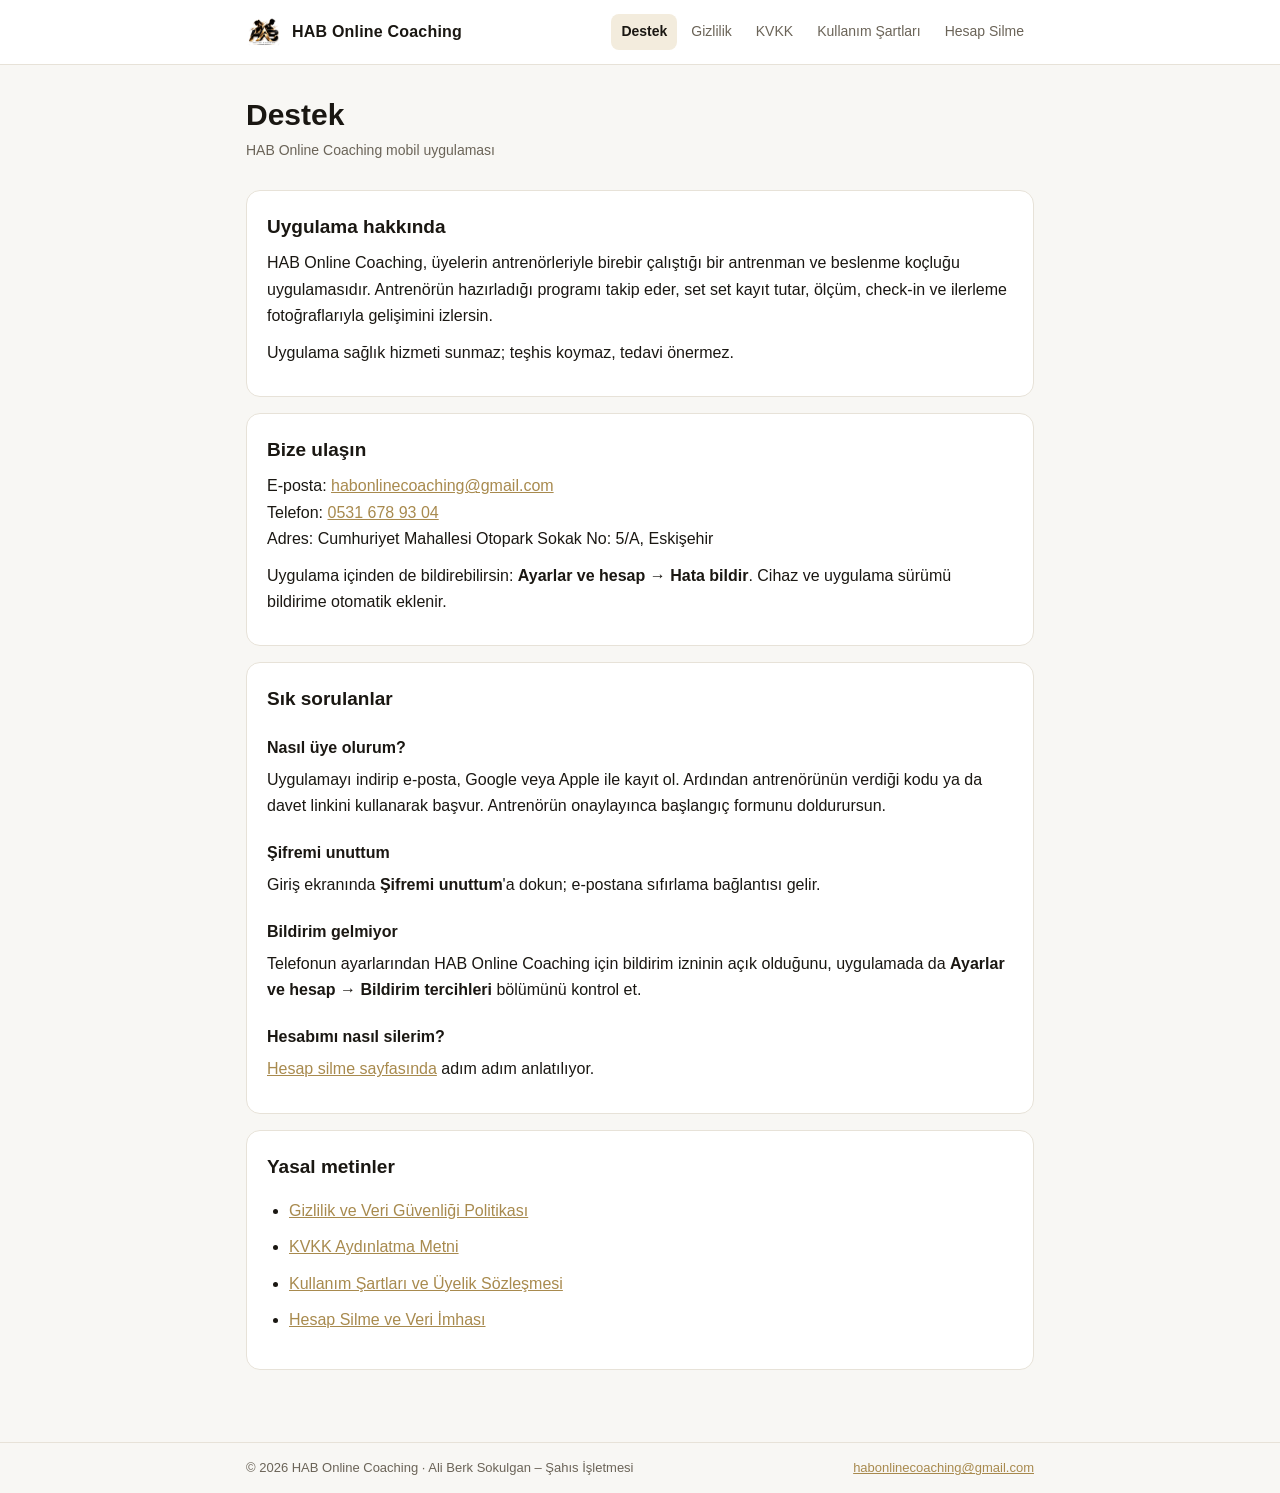
==== index.html @ c90d3c3e "HAB Online Coaching destek, gizlilik ve hesap silme sayfaları Co-Authored-By: Claude Opus 5.5 <norep" ====
<!doctype html>
<html lang="tr">
<head>
<meta charset="utf-8">
<meta name="viewport" content="width=device-width,initial-scale=1">
<title>Destek · HAB Online Coaching</title>
<meta name="description" content="HAB Online Coaching mobil uygulaması destek ve iletişim sayfası.">
<link rel="icon" href="favicon.png">
<link rel="stylesheet" href="style.css">
</head>
<body>
<header><div class="bar"><a class="brand" href="index.html"><img src="icon.png" alt="">HAB Online Coaching</a><nav><a href="index.html" aria-current="page">Destek</a><a href="gizlilik.html">Gizlilik</a><a href="kvkk.html">KVKK</a><a href="kullanim-sartlari.html">Kullanım Şartları</a><a href="hesap-silme.html">Hesap Silme</a></nav></div></header>
<main>
<h1>Destek</h1>
<p class="meta">HAB Online Coaching mobil uygulaması</p>
<div class="card">
<h2>Uygulama hakkında</h2>
<p>HAB Online Coaching, üyelerin antrenörleriyle birebir çalıştığı bir antrenman ve beslenme koçluğu uygulamasıdır. Antrenörün hazırladığı programı takip eder, set set kayıt tutar, ölçüm, check-in ve ilerleme fotoğraflarıyla gelişimini izlersin.</p>
<p>Uygulama sağlık hizmeti sunmaz; teşhis koymaz, tedavi önermez.</p>
</div>
<div class="card">
<h2>Bize ulaşın</h2>
<p>E-posta: <a href="mailto:habonlinecoaching@gmail.com">habonlinecoaching@gmail.com</a><br>Telefon: <a href="tel:+905316789304">0531 678 93 04</a><br>Adres: Cumhuriyet Mahallesi Otopark Sokak No: 5/A, Eskişehir</p>
<p>Uygulama içinden de bildirebilirsin: <strong>Ayarlar ve hesap → Hata bildir</strong>. Cihaz ve uygulama sürümü bildirime otomatik eklenir.</p>
</div>
<div class="card">
<h2>Sık sorulanlar</h2>
<h3>Nasıl üye olurum?</h3>
<p>Uygulamayı indirip e-posta, Google veya Apple ile kayıt ol. Ardından antrenörünün verdiği kodu ya da davet linkini kullanarak başvur. Antrenörün onaylayınca başlangıç formunu doldurursun.</p>
<h3>Şifremi unuttum</h3>
<p>Giriş ekranında <strong>Şifremi unuttum</strong>'a dokun; e-postana sıfırlama bağlantısı gelir.</p>
<h3>Bildirim gelmiyor</h3>
<p>Telefonun ayarlarından HAB Online Coaching için bildirim izninin açık olduğunu, uygulamada da <strong>Ayarlar ve hesap → Bildirim tercihleri</strong> bölümünü kontrol et.</p>
<h3>Hesabımı nasıl silerim?</h3>
<p><a href="hesap-silme.html">Hesap silme sayfasında</a> adım adım anlatılıyor.</p>
</div>
<div class="card">
<h2>Yasal metinler</h2>
<ul>
<li><a href="gizlilik.html">Gizlilik ve Veri Güvenliği Politikası</a></li>
<li><a href="kvkk.html">KVKK Aydınlatma Metni</a></li>
<li><a href="kullanim-sartlari.html">Kullanım Şartları ve Üyelik Sözleşmesi</a></li>
<li><a href="hesap-silme.html">Hesap Silme ve Veri İmhası</a></li>
</ul>
</div>

</main>
<footer><div class="bar"><span>© 2026 HAB Online Coaching · Ali Berk Sokulgan – Şahıs İşletmesi</span><a href="mailto:habonlinecoaching@gmail.com">habonlinecoaching@gmail.com</a></div></footer>
</body>
</html>
---- style.css ----
:root{--bg:#F8F7F4;--surface:#FFFFFF;--text:#1A1712;--muted:#6B6458;--border:#E7E2D8;--accent:#A88A4E;--accent-soft:#F3ECDD}
@media (prefers-color-scheme:dark){:root{--bg:#120E08;--surface:#1C1810;--text:#F2EEE6;--muted:#A89F8F;--border:#2E281D;--accent:#C9A96A;--accent-soft:#2A2316}}
*{box-sizing:border-box}
html{-webkit-text-size-adjust:100%}
body{margin:0;background:var(--bg);color:var(--text);font:16px/1.65 Inter,-apple-system,BlinkMacSystemFont,"Segoe UI",Roboto,sans-serif}
a{color:var(--accent)}
header{border-bottom:1px solid var(--border);background:var(--surface)}
.bar{max-width:820px;margin:0 auto;padding:14px 16px;display:flex;align-items:center;gap:12px;flex-wrap:wrap}
.brand{display:flex;align-items:center;gap:10px;text-decoration:none;color:var(--text);font-weight:700;letter-spacing:.2px}
.brand img{width:36px;height:36px;border-radius:9px}
nav{display:flex;gap:4px;flex-wrap:wrap;margin-left:auto}
nav a{color:var(--muted);text-decoration:none;font-size:14px;padding:6px 10px;border-radius:8px}
nav a[aria-current]{color:var(--text);background:var(--accent-soft);font-weight:600}
main{max-width:820px;margin:0 auto;padding:32px 16px 56px}
h1{font-size:30px;line-height:1.2;margin:0 0 6px}
.meta{color:var(--muted);font-size:14px;margin:0 0 28px}
h2{font-size:19px;margin:30px 0 8px}
h3{font-size:16px;margin:20px 0 6px}
p,li{margin:0 0 10px;overflow-wrap:anywhere}
ul,ol{padding-left:22px}
.card{background:var(--surface);border:1px solid var(--border);border-radius:14px;padding:20px;margin:0 0 16px}
.card h2{margin-top:0}
.steps li{margin-bottom:8px}
.note{background:var(--accent-soft);border-radius:12px;padding:14px 16px;font-size:15px}
footer{border-top:1px solid var(--border);color:var(--muted);font-size:13px}
footer .bar{justify-content:space-between}
@media (max-width:560px){h1{font-size:25px}nav{margin-left:0;width:100%}}
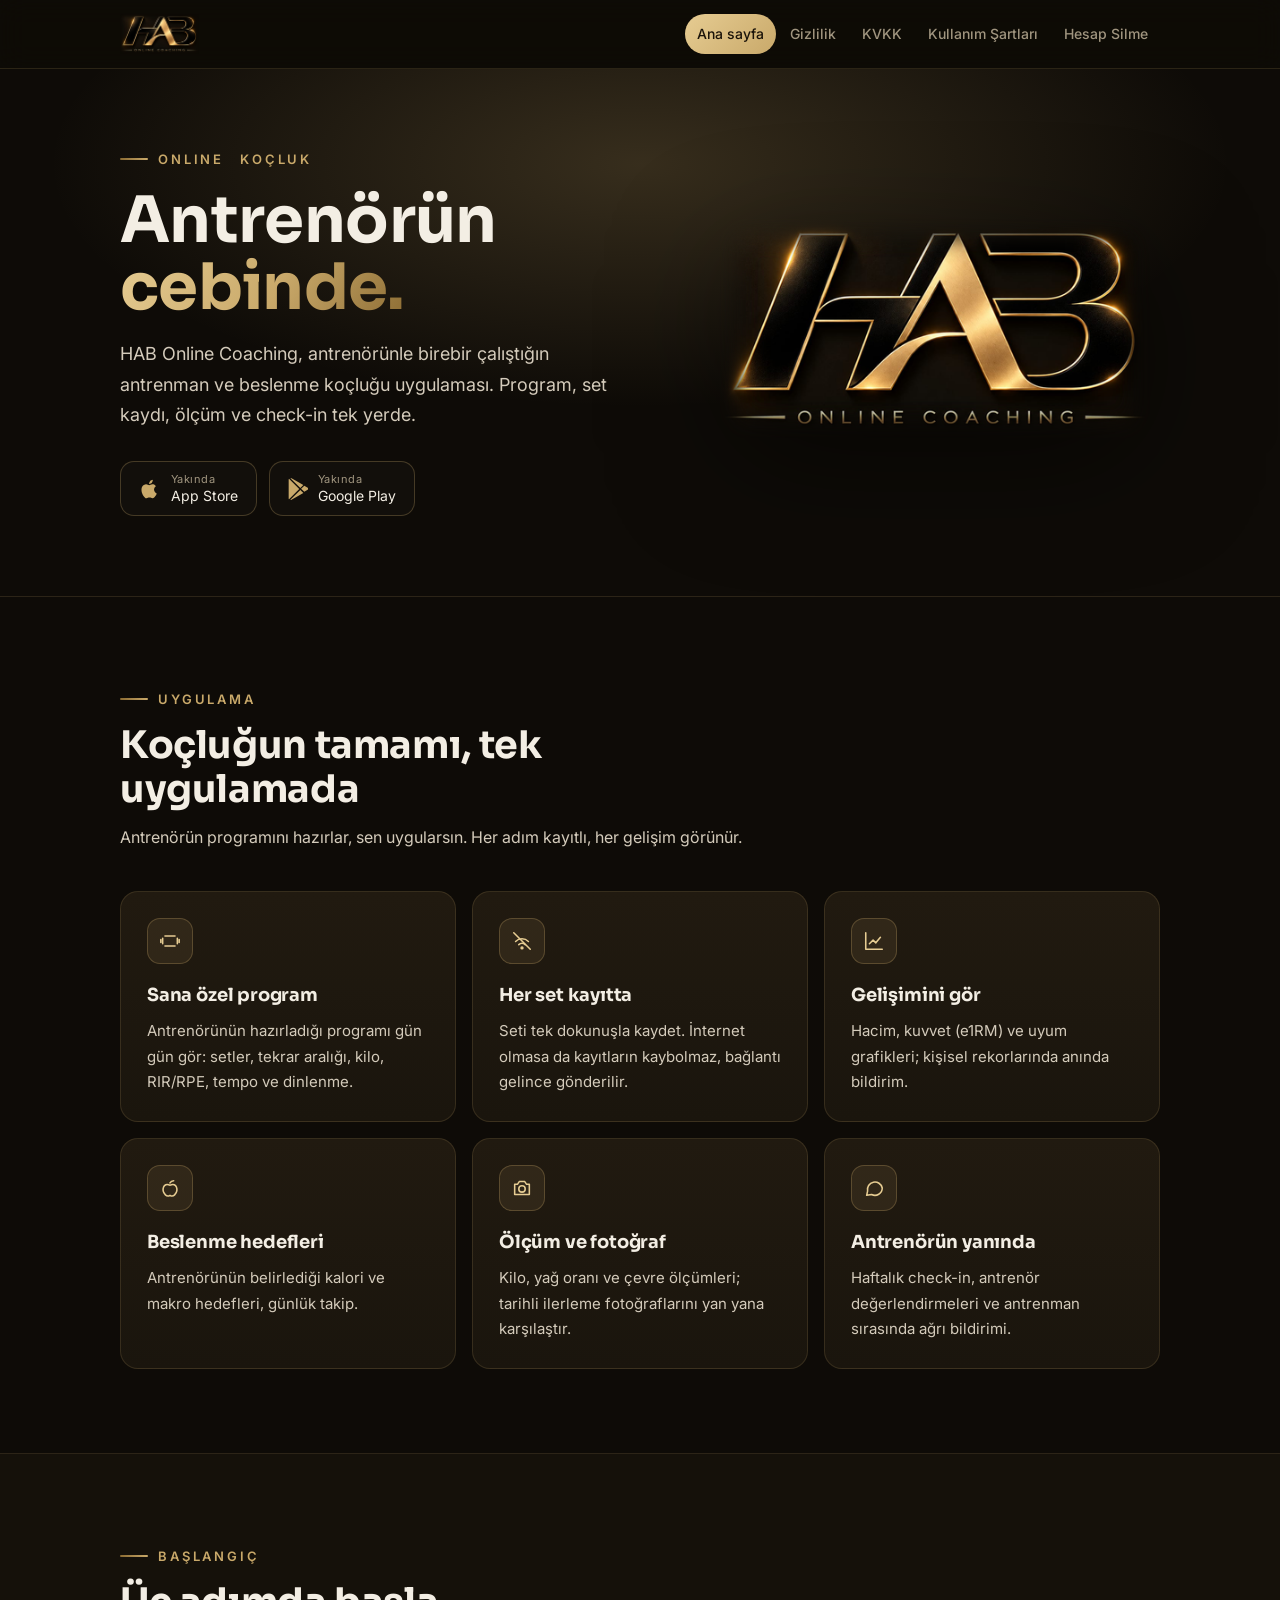
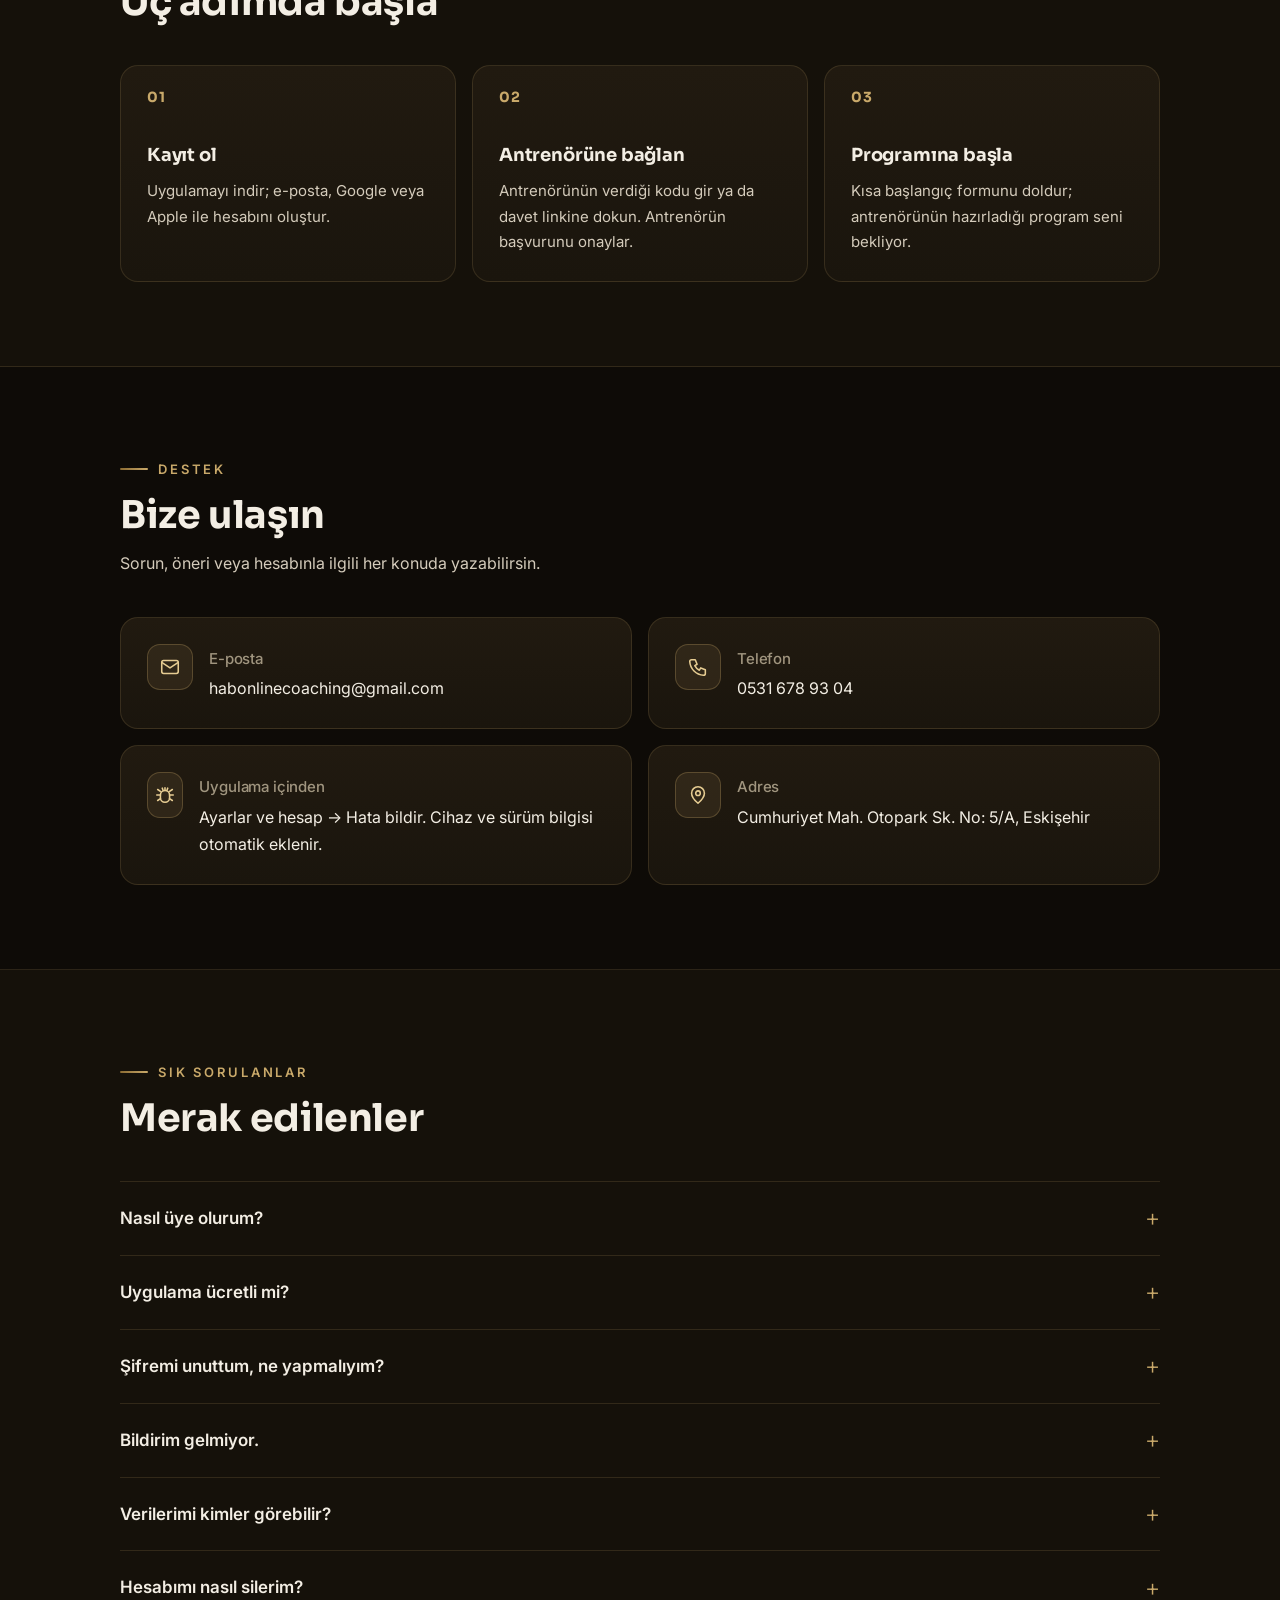
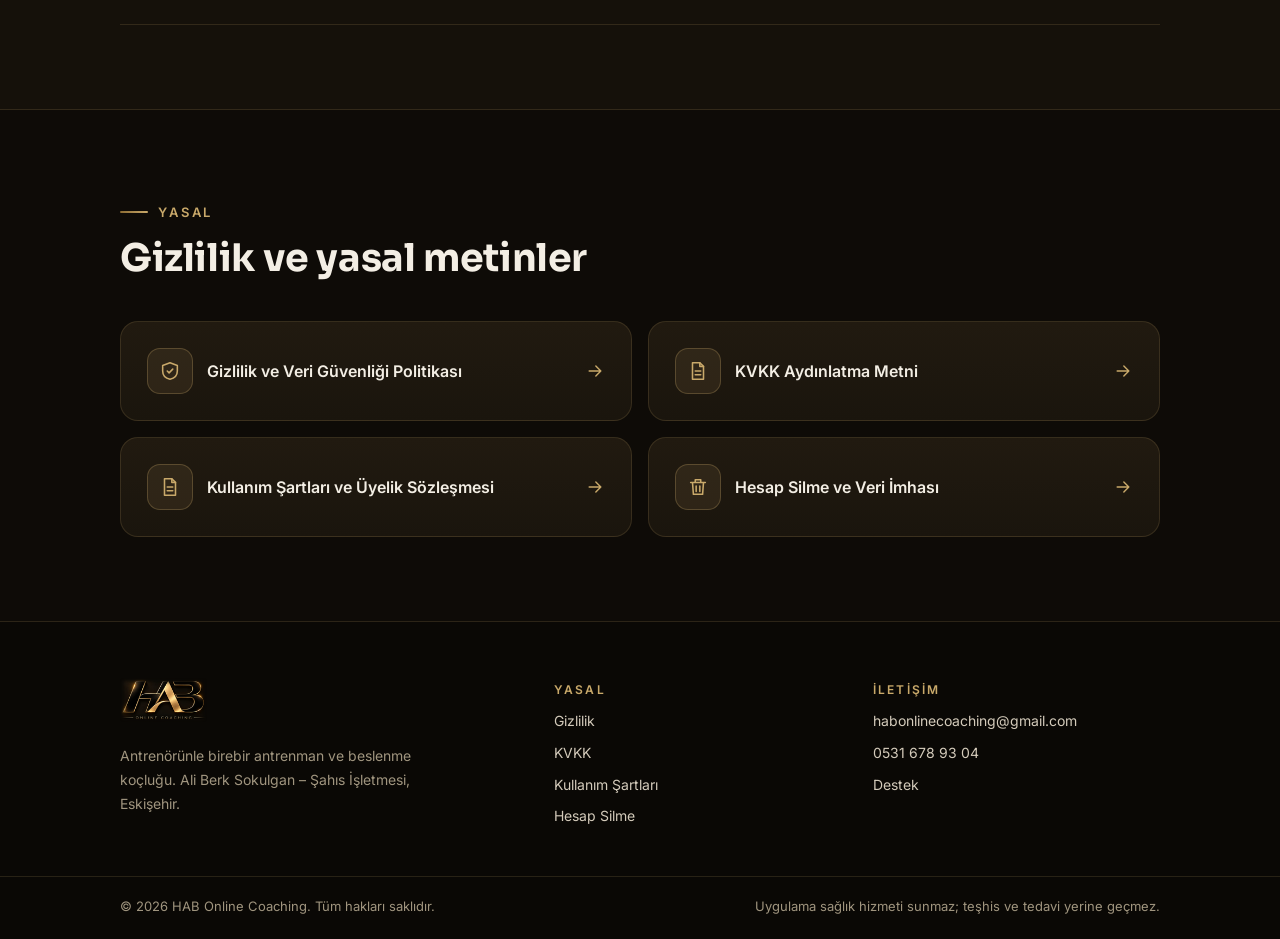
==== commit a359949b: "Marka tasarımı: tanıtım sayfası, içindekiler, yeni alt bilgi Co-Authored-By: Claude Opus 5.5 <norepl" ====
--- a/index.html
+++ b/index.html
@@ -3,48 +3,78 @@
 <head>
 <meta charset="utf-8">
 <meta name="viewport" content="width=device-width,initial-scale=1">
-<title>Destek · HAB Online Coaching</title>
-<meta name="description" content="HAB Online Coaching mobil uygulaması destek ve iletişim sayfası.">
+<title>Antrenörün cebinde · HAB Online Coaching</title>
+<meta name="description" content="HAB Online Coaching: antrenörünle birebir antrenman, beslenme ve gelişim takibi. Destek ve iletişim.">
+<meta name="theme-color" content="#0E0B07">
+<meta name="color-scheme" content="dark">
 <link rel="icon" href="favicon.png">
+<link rel="apple-touch-icon" href="icon.png">
+<link rel="preconnect" href="https://fonts.googleapis.com"><link rel="preconnect" href="https://fonts.gstatic.com" crossorigin><link href="https://fonts.googleapis.com/css2?family=Inter:wght@400;500;600&family=Sora:wght@600;700&display=swap" rel="stylesheet">
 <link rel="stylesheet" href="style.css">
 </head>
 <body>
-<header><div class="bar"><a class="brand" href="index.html"><img src="icon.png" alt="">HAB Online Coaching</a><nav><a href="index.html" aria-current="page">Destek</a><a href="gizlilik.html">Gizlilik</a><a href="kvkk.html">KVKK</a><a href="kullanim-sartlari.html">Kullanım Şartları</a><a href="hesap-silme.html">Hesap Silme</a></nav></div></header>
+<header class="top"><div class="wrap"><a class="logo" href="index.html" aria-label="HAB Online Coaching ana sayfa"><img src="wordmark-sm.png" alt="HAB Online Coaching" width="80" height="41"></a><nav class="menu"><a href="index.html" aria-current="page">Ana sayfa</a><a href="gizlilik.html">Gizlilik</a><a href="kvkk.html">KVKK</a><a href="kullanim-sartlari.html">Kullanım Şartları</a><a href="hesap-silme.html">Hesap Silme</a></nav></div></header>
 <main>
-<h1>Destek</h1>
-<p class="meta">HAB Online Coaching mobil uygulaması</p>
-<div class="card">
-<h2>Uygulama hakkında</h2>
-<p>HAB Online Coaching, üyelerin antrenörleriyle birebir çalıştığı bir antrenman ve beslenme koçluğu uygulamasıdır. Antrenörün hazırladığı programı takip eder, set set kayıt tutar, ölçüm, check-in ve ilerleme fotoğraflarıyla gelişimini izlersin.</p>
-<p>Uygulama sağlık hizmeti sunmaz; teşhis koymaz, tedavi önermez.</p>
+<section class="hero"><div class="wrap">
+<div>
+<span class="eyebrow"><span lang="en">Online</span>&nbsp;koçluk</span>
+<h1>Antrenörün <em>cebinde.</em></h1>
+<p class="lead">HAB Online Coaching, antrenörünle birebir çalıştığın antrenman ve beslenme koçluğu uygulaması. Program, set kaydı, ölçüm ve check-in tek yerde.</p>
+<div class="badges">
+<span class="badge"><svg width="22" height="22" viewBox="0 0 24 24" fill="currentColor" aria-hidden="true"><path d="M16.4 12.6c0-2.5 2-3.6 2.1-3.7-1.2-1.7-3-1.9-3.6-2-1.5-.2-3 .9-3.8.9-.8 0-2-.9-3.3-.9-1.7 0-3.3 1-4.2 2.5-1.8 3.1-.5 7.7 1.3 10.2.9 1.2 1.9 2.6 3.2 2.6 1.3-.1 1.8-.8 3.3-.8 1.6 0 2 .8 3.4.8 1.4 0 2.3-1.3 3.1-2.5 1-1.4 1.4-2.8 1.4-2.9 0 0-2.7-1-2.9-4.2ZM14 5.2c.7-.8 1.2-2 1-3.2-1 .1-2.2.7-2.9 1.5-.6.7-1.2 1.9-1 3 1.1.1 2.2-.6 2.9-1.3Z"/></svg><span><small>Yakında</small>App Store</span></span>
+<span class="badge"><svg width="20" height="22" viewBox="0 0 24 26" fill="currentColor" aria-hidden="true"><path d="M1.2.6C.9.9.8 1.4.8 2v22c0 .6.1 1.1.4 1.4l12.3-12.4L1.2.6Zm13.6 13.6 3.6 3.6-14.2 8.1c-.5.3-1 .3-1.4.1l12-11.8Zm0-2.4L2.8.1C3.2-.1 3.7 0 4.2.2l14.2 8.1-3.6 3.5Zm4.8-2.7 4 2.3c1.2.7 1.2 1.8 0 2.5l-4 2.3-3.9-3.6 3.9-3.5Z"/></svg><span><small>Yakında</small>Google Play</span></span>
 </div>
-<div class="card">
-<h2>Bize ulaşın</h2>
-<p>E-posta: <a href="mailto:habonlinecoaching@gmail.com">habonlinecoaching@gmail.com</a><br>Telefon: <a href="tel:+905316789304">0531 678 93 04</a><br>Adres: Cumhuriyet Mahallesi Otopark Sokak No: 5/A, Eskişehir</p>
-<p>Uygulama içinden de bildirebilirsin: <strong>Ayarlar ve hesap → Hata bildir</strong>. Cihaz ve uygulama sürümü bildirime otomatik eklenir.</p>
 </div>
-<div class="card">
-<h2>Sık sorulanlar</h2>
-<h3>Nasıl üye olurum?</h3>
-<p>Uygulamayı indirip e-posta, Google veya Apple ile kayıt ol. Ardından antrenörünün verdiği kodu ya da davet linkini kullanarak başvur. Antrenörün onaylayınca başlangıç formunu doldurursun.</p>
-<h3>Şifremi unuttum</h3>
-<p>Giriş ekranında <strong>Şifremi unuttum</strong>'a dokun; e-postana sıfırlama bağlantısı gelir.</p>
-<h3>Bildirim gelmiyor</h3>
-<p>Telefonun ayarlarından HAB Online Coaching için bildirim izninin açık olduğunu, uygulamada da <strong>Ayarlar ve hesap → Bildirim tercihleri</strong> bölümünü kontrol et.</p>
-<h3>Hesabımı nasıl silerim?</h3>
-<p><a href="hesap-silme.html">Hesap silme sayfasında</a> adım adım anlatılıyor.</p>
+<div class="hero-art"><img src="wordmark.png" alt="HAB Online Coaching logosu" width="480" height="245"></div>
+</div></section>
+
+<section class="block"><div class="wrap">
+<div class="head"><span class="eyebrow">Uygulama</span><h2>Koçluğun tamamı, tek uygulamada</h2><p>Antrenörün programını hazırlar, sen uygularsın. Her adım kayıtlı, her gelişim görünür.</p></div>
+<div class="grid g3"><div class="card"><div class="ico"><svg width="22" height="22" viewBox="0 0 24 24" fill="none" stroke="currentColor" stroke-width="1.7" stroke-linecap="round" stroke-linejoin="round" aria-hidden="true"><path d="M6.5 6.5h11M6.5 17.5h11M4 9v6M20 9v6M2 10.5v3M22 10.5v3"/></svg></div><h3>Sana özel program</h3><p>Antrenörünün hazırladığı programı gün gün gör: setler, tekrar aralığı, kilo, RIR/RPE, tempo ve dinlenme.</p></div><div class="card"><div class="ico"><svg width="22" height="22" viewBox="0 0 24 24" fill="none" stroke="currentColor" stroke-width="1.7" stroke-linecap="round" stroke-linejoin="round" aria-hidden="true"><path d="M5 12.5a10 10 0 0 1 14 0M8.5 16a5 5 0 0 1 7 0"/><circle cx="12" cy="19.5" r="1"/><path d="M3 3l18 18"/></svg></div><h3>Her set kayıtta</h3><p>Seti tek dokunuşla kaydet. İnternet olmasa da kayıtların kaybolmaz, bağlantı gelince gönderilir.</p></div><div class="card"><div class="ico"><svg width="22" height="22" viewBox="0 0 24 24" fill="none" stroke="currentColor" stroke-width="1.7" stroke-linecap="round" stroke-linejoin="round" aria-hidden="true"><path d="M3 3v18h18"/><path d="m7 15 4-4 3 3 5-6"/></svg></div><h3>Gelişimini gör</h3><p>Hacim, kuvvet (e1RM) ve uyum grafikleri; kişisel rekorlarında anında bildirim.</p></div><div class="card"><div class="ico"><svg width="22" height="22" viewBox="0 0 24 24" fill="none" stroke="currentColor" stroke-width="1.7" stroke-linecap="round" stroke-linejoin="round" aria-hidden="true"><path d="M12 6.5c.8-1.6 2.3-2.5 4-2.5"/><path d="M12 20c-1.5 1-3.5 1-5-.5C4.5 17 4 13.5 5 11c1-2.5 3.5-3.5 5.5-2.5.9.4 2.1.4 3 0 2-1 4.5 0 5.5 2.5 1 2.5.5 6-2 8.5-1.5 1.5-3.5 1.5-5 .5Z"/></svg></div><h3>Beslenme hedefleri</h3><p>Antrenörünün belirlediği kalori ve makro hedefleri, günlük takip.</p></div><div class="card"><div class="ico"><svg width="22" height="22" viewBox="0 0 24 24" fill="none" stroke="currentColor" stroke-width="1.7" stroke-linecap="round" stroke-linejoin="round" aria-hidden="true"><path d="M4 8h3l2-3h6l2 3h3v11H4z"/><circle cx="12" cy="13" r="3.5"/></svg></div><h3>Ölçüm ve fotoğraf</h3><p>Kilo, yağ oranı ve çevre ölçümleri; tarihli ilerleme fotoğraflarını yan yana karşılaştır.</p></div><div class="card"><div class="ico"><svg width="22" height="22" viewBox="0 0 24 24" fill="none" stroke="currentColor" stroke-width="1.7" stroke-linecap="round" stroke-linejoin="round" aria-hidden="true"><path d="M21 12a8 8 0 0 1-11.6 7.1L4 20l1-4.6A8 8 0 1 1 21 12Z"/></svg></div><h3>Antrenörün yanında</h3><p>Haftalık check-in, antrenör değerlendirmeleri ve antrenman sırasında ağrı bildirimi.</p></div></div>
+</div></section>
+
+<section class="block alt"><div class="wrap">
+<div class="head"><span class="eyebrow">Başlangıç</span><h2>Üç adımda başla</h2></div>
+<div class="grid g3 steps">
+<div class="card step"><h3>Kayıt ol</h3><p>Uygulamayı indir; e-posta, Google veya Apple ile hesabını oluştur.</p></div>
+<div class="card step"><h3>Antrenörüne bağlan</h3><p>Antrenörünün verdiği kodu gir ya da davet linkine dokun. Antrenörün başvurunu onaylar.</p></div>
+<div class="card step"><h3>Programına başla</h3><p>Kısa başlangıç formunu doldur; antrenörünün hazırladığı program seni bekliyor.</p></div>
 </div>
-<div class="card">
-<h2>Yasal metinler</h2>
-<ul>
-<li><a href="gizlilik.html">Gizlilik ve Veri Güvenliği Politikası</a></li>
-<li><a href="kvkk.html">KVKK Aydınlatma Metni</a></li>
-<li><a href="kullanim-sartlari.html">Kullanım Şartları ve Üyelik Sözleşmesi</a></li>
-<li><a href="hesap-silme.html">Hesap Silme ve Veri İmhası</a></li>
-</ul>
+</div></section>
+
+<section class="block" id="destek"><div class="wrap">
+<div class="head"><span class="eyebrow">Destek</span><h2>Bize ulaşın</h2><p>Sorun, öneri veya hesabınla ilgili her konuda yazabilirsin.</p></div>
+<div class="grid g2 contact">
+<div class="card"><div class="ico"><svg width="22" height="22" viewBox="0 0 24 24" fill="none" stroke="currentColor" stroke-width="1.7" stroke-linecap="round" stroke-linejoin="round" aria-hidden="true"><rect x="3" y="5" width="18" height="14" rx="2"/><path d="m3 7 9 6 9-6"/></svg></div><div><h3>E-posta</h3><p><a href="mailto:habonlinecoaching@gmail.com">habonlinecoaching@gmail.com</a></p></div></div>
+<div class="card"><div class="ico"><svg width="22" height="22" viewBox="0 0 24 24" fill="none" stroke="currentColor" stroke-width="1.7" stroke-linecap="round" stroke-linejoin="round" aria-hidden="true"><path d="M5 4h4l2 5-2.5 1.5a11 11 0 0 0 5 5L15 13l5 2v4a2 2 0 0 1-2 2A16 16 0 0 1 3 6a2 2 0 0 1 2-2Z"/></svg></div><div><h3>Telefon</h3><p><a href="tel:+905316789304">0531 678 93 04</a></p></div></div>
+<div class="card"><div class="ico"><svg width="22" height="22" viewBox="0 0 24 24" fill="none" stroke="currentColor" stroke-width="1.7" stroke-linecap="round" stroke-linejoin="round" aria-hidden="true"><rect x="7" y="7" width="10" height="13" rx="5"/><path d="M12 7V4M9 4.5 10 7M15 4.5 14 7M3 12h4M17 12h4M4 18l3-2M20 18l-3-2M4 6l3 2M20 6l-3 2"/></svg></div><div><h3>Uygulama içinden</h3><p>Ayarlar ve hesap → Hata bildir. Cihaz ve sürüm bilgisi otomatik eklenir.</p></div></div>
+<div class="card"><div class="ico"><svg width="22" height="22" viewBox="0 0 24 24" fill="none" stroke="currentColor" stroke-width="1.7" stroke-linecap="round" stroke-linejoin="round" aria-hidden="true"><path d="M12 21s-7-6-7-11a7 7 0 0 1 14 0c0 5-7 11-7 11Z"/><circle cx="12" cy="10" r="2.5"/></svg></div><div><h3>Adres</h3><p>Cumhuriyet Mah. Otopark Sk. No: 5/A, Eskişehir</p></div></div>
 </div>
+</div></section>
+
+<section class="block alt"><div class="wrap">
+<div class="head"><span class="eyebrow">Sık sorulanlar</span><h2>Merak edilenler</h2></div>
+<details><summary>Nasıl üye olurum?</summary><p>Uygulamayı indirip e-posta, Google veya Apple ile kayıt ol. Ardından antrenörünün verdiği kodu ya da davet linkini kullanarak başvur. Antrenörün onaylayınca kısa bir başlangıç formu doldurursun ve programın seni bekler.</p></details><details><summary>Uygulama ücretli mi?</summary><p>Uygulamayı indirmek ücretsizdir; uygulama içinde satın alma ya da reklam yoktur. Koçluk üyeliği antrenörünle aranızda belirlenir.</p></details><details><summary>Şifremi unuttum, ne yapmalıyım?</summary><p>Giriş ekranında <strong>Şifremi unuttum</strong>'a dokun; e-postana sıfırlama bağlantısı gelir.</p></details><details><summary>Bildirim gelmiyor.</summary><p>Telefonunun ayarlarından HAB Online Coaching için bildirim izninin açık olduğunu, uygulamada da <strong>Ayarlar ve hesap → Bildirim tercihleri</strong> bölümünü kontrol et.</p></details><details><summary>Verilerimi kimler görebilir?</summary><p>Verilerini yalnızca sen ve bağlı olduğun antrenörün görebilir. Ayrıntılar <a href="gizlilik.html">Gizlilik Politikası</a>'nda.</p></details><details><summary>Hesabımı nasıl silerim?</summary><p>Uygulamada <strong>Profil → Ayarlar ve hesap → Hesabımı sil</strong> yolunu izle. Adımların tamamı <a href="hesap-silme.html">Hesap Silme</a> sayfasında.</p></details>
+</div></section>
+
+<section class="block"><div class="wrap">
+<div class="head"><span class="eyebrow">Yasal</span><h2>Gizlilik ve yasal metinler</h2></div>
+<div class="grid g2 links">
+<a class="card" href="gizlilik.html"><div class="ico"><svg width="22" height="22" viewBox="0 0 24 24" fill="none" stroke="currentColor" stroke-width="1.7" stroke-linecap="round" stroke-linejoin="round" aria-hidden="true"><path d="M12 3 4 6v6c0 5 3.5 8 8 9 4.5-1 8-4 8-9V6z"/><path d="m9 12 2 2 4-4"/></svg></div><span>Gizlilik ve Veri Güvenliği Politikası</span><svg width="20" height="20" viewBox="0 0 24 24" fill="none" stroke="currentColor" stroke-width="1.7" stroke-linecap="round" stroke-linejoin="round" aria-hidden="true"><path d="M5 12h14M13 6l6 6-6 6"/></svg></a>
+<a class="card" href="kvkk.html"><div class="ico"><svg width="22" height="22" viewBox="0 0 24 24" fill="none" stroke="currentColor" stroke-width="1.7" stroke-linecap="round" stroke-linejoin="round" aria-hidden="true"><path d="M14 3H6v18h12V7z"/><path d="M14 3v4h4M9 12h6M9 16h6"/></svg></div><span>KVKK Aydınlatma Metni</span><svg width="20" height="20" viewBox="0 0 24 24" fill="none" stroke="currentColor" stroke-width="1.7" stroke-linecap="round" stroke-linejoin="round" aria-hidden="true"><path d="M5 12h14M13 6l6 6-6 6"/></svg></a>
+<a class="card" href="kullanim-sartlari.html"><div class="ico"><svg width="22" height="22" viewBox="0 0 24 24" fill="none" stroke="currentColor" stroke-width="1.7" stroke-linecap="round" stroke-linejoin="round" aria-hidden="true"><path d="M14 3H6v18h12V7z"/><path d="M14 3v4h4M9 12h6M9 16h6"/></svg></div><span>Kullanım Şartları ve Üyelik Sözleşmesi</span><svg width="20" height="20" viewBox="0 0 24 24" fill="none" stroke="currentColor" stroke-width="1.7" stroke-linecap="round" stroke-linejoin="round" aria-hidden="true"><path d="M5 12h14M13 6l6 6-6 6"/></svg></a>
+<a class="card" href="hesap-silme.html"><div class="ico"><svg width="22" height="22" viewBox="0 0 24 24" fill="none" stroke="currentColor" stroke-width="1.7" stroke-linecap="round" stroke-linejoin="round" aria-hidden="true"><path d="M4 7h16M10 11v6M14 11v6M6 7l1 13h10l1-13M9 7V4h6v3"/></svg></div><span>Hesap Silme ve Veri İmhası</span><svg width="20" height="20" viewBox="0 0 24 24" fill="none" stroke="currentColor" stroke-width="1.7" stroke-linecap="round" stroke-linejoin="round" aria-hidden="true"><path d="M5 12h14M13 6l6 6-6 6"/></svg></a>
+</div>
+</div></section>
 
 </main>
-<footer><div class="bar"><span>© 2026 HAB Online Coaching · Ali Berk Sokulgan – Şahıs İşletmesi</span><a href="mailto:habonlinecoaching@gmail.com">habonlinecoaching@gmail.com</a></div></footer>
+<footer>
+<div class="wrap">
+<div><img src="wordmark-sm.png" alt="HAB Online Coaching" width="86" height="44"><p>Antrenörünle birebir antrenman ve beslenme koçluğu. Ali Berk Sokulgan – Şahıs İşletmesi, Eskişehir.</p></div>
+<div><h4>Yasal</h4><ul><li><a href="gizlilik.html">Gizlilik</a></li><li><a href="kvkk.html">KVKK</a></li><li><a href="kullanim-sartlari.html">Kullanım Şartları</a></li><li><a href="hesap-silme.html">Hesap Silme</a></li></ul></div>
+<div><h4>İletişim</h4><ul><li><a href="mailto:habonlinecoaching@gmail.com">habonlinecoaching@gmail.com</a></li><li><a href="tel:+905316789304">0531 678 93 04</a></li><li><a href="index.html#destek">Destek</a></li></ul></div>
+</div>
+<div class="copy"><div class="wrap"><span>© 2026 HAB Online Coaching. Tüm hakları saklıdır.</span><span>Uygulama sağlık hizmeti sunmaz; teşhis ve tedavi yerine geçmez.</span></div></div>
+</footer>
 </body>
 </html>
--- a/style.css
+++ b/style.css
@@ -1,27 +1,127 @@
-:root{--bg:#F8F7F4;--surface:#FFFFFF;--text:#1A1712;--muted:#6B6458;--border:#E7E2D8;--accent:#A88A4E;--accent-soft:#F3ECDD}
-@media (prefers-color-scheme:dark){:root{--bg:#120E08;--surface:#1C1810;--text:#F2EEE6;--muted:#A89F8F;--border:#2E281D;--accent:#C9A96A;--accent-soft:#2A2316}}
+:root{
+  --bg:#0E0B07;--bg2:#15110A;--surface:#1A150D;--surface2:#211A10;--text:#F3EEE4;--soft:#D4CBBB;--muted:#A0957F;
+  --border:rgba(201,169,106,.16);--border2:rgba(201,169,106,.28);--gold:#C9A96A;--gold2:#E6CC92;--gold3:#8C6C33;
+  --radius:18px;--maxw:1080px;
+}
 *{box-sizing:border-box}
-html{-webkit-text-size-adjust:100%}
-body{margin:0;background:var(--bg);color:var(--text);font:16px/1.65 Inter,-apple-system,BlinkMacSystemFont,"Segoe UI",Roboto,sans-serif}
-a{color:var(--accent)}
-header{border-bottom:1px solid var(--border);background:var(--surface)}
-.bar{max-width:820px;margin:0 auto;padding:14px 16px;display:flex;align-items:center;gap:12px;flex-wrap:wrap}
-.brand{display:flex;align-items:center;gap:10px;text-decoration:none;color:var(--text);font-weight:700;letter-spacing:.2px}
-.brand img{width:36px;height:36px;border-radius:9px}
-nav{display:flex;gap:4px;flex-wrap:wrap;margin-left:auto}
-nav a{color:var(--muted);text-decoration:none;font-size:14px;padding:6px 10px;border-radius:8px}
-nav a[aria-current]{color:var(--text);background:var(--accent-soft);font-weight:600}
-main{max-width:820px;margin:0 auto;padding:32px 16px 56px}
-h1{font-size:30px;line-height:1.2;margin:0 0 6px}
-.meta{color:var(--muted);font-size:14px;margin:0 0 28px}
-h2{font-size:19px;margin:30px 0 8px}
-h3{font-size:16px;margin:20px 0 6px}
-p,li{margin:0 0 10px;overflow-wrap:anywhere}
-ul,ol{padding-left:22px}
-.card{background:var(--surface);border:1px solid var(--border);border-radius:14px;padding:20px;margin:0 0 16px}
-.card h2{margin-top:0}
-.steps li{margin-bottom:8px}
-.note{background:var(--accent-soft);border-radius:12px;padding:14px 16px;font-size:15px}
-footer{border-top:1px solid var(--border);color:var(--muted);font-size:13px}
-footer .bar{justify-content:space-between}
-@media (max-width:560px){h1{font-size:25px}nav{margin-left:0;width:100%}}
+html{-webkit-text-size-adjust:100%;scroll-behavior:smooth}
+body{margin:0;background:var(--bg);color:var(--text);font:16px/1.7 Inter,system-ui,-apple-system,"Segoe UI",Roboto,sans-serif;-webkit-font-smoothing:antialiased}
+a{color:var(--gold2);text-decoration-color:rgba(230,204,146,.4);text-underline-offset:3px}
+a:hover{text-decoration-color:var(--gold2)}
+h1,h2,h3{font-family:Sora,Inter,system-ui,sans-serif;letter-spacing:-.01em}
+.wrap{max-width:var(--maxw);margin:0 auto;padding:0 20px}
+
+/* Üst bar */
+header.top{position:sticky;top:0;z-index:20;background:rgba(14,11,7,.82);backdrop-filter:saturate(140%) blur(14px);-webkit-backdrop-filter:saturate(140%) blur(14px);border-bottom:1px solid var(--border)}
+header.top .wrap{display:flex;align-items:center;gap:20px;height:68px}
+.logo{display:flex;align-items:center;flex-shrink:0}
+.logo img{height:40px;width:auto;display:block}
+nav.menu{display:flex;gap:2px;margin-left:auto;overflow-x:auto;scrollbar-width:none}
+nav.menu::-webkit-scrollbar{display:none}
+nav.menu a{color:var(--muted);text-decoration:none;font-size:14px;font-weight:500;padding:8px 12px;border-radius:999px;white-space:nowrap;transition:color .15s,background .15s}
+nav.menu a:hover{color:var(--text)}
+nav.menu a[aria-current]{color:#1A1309;background:linear-gradient(135deg,var(--gold2),var(--gold))}
+
+/* Hero */
+.hero{position:relative;overflow:hidden;border-bottom:1px solid var(--border)}
+.hero::before{content:"";position:absolute;inset:-30% -10% auto;height:120%;background:radial-gradient(ellipse 55% 55% at 50% 40%,rgba(201,169,106,.22),transparent 70%);pointer-events:none}
+.hero .wrap{position:relative;display:grid;grid-template-columns:1.1fr .9fr;gap:40px;align-items:center;padding-top:72px;padding-bottom:80px}
+.eyebrow{display:inline-flex;align-items:center;gap:10px;color:var(--gold);font-size:13px;font-weight:600;letter-spacing:.22em;text-transform:uppercase}
+.eyebrow::before{content:"";width:28px;height:2px;background:linear-gradient(90deg,var(--gold3),var(--gold));border-radius:2px}
+.hero h1{font-size:clamp(38px,6vw,64px);line-height:1.04;margin:18px 0 18px;font-weight:700}
+.hero h1 em{font-style:normal;background:linear-gradient(120deg,var(--gold2),var(--gold) 55%,var(--gold3));-webkit-background-clip:text;background-clip:text;color:transparent}
+.hero p.lead{font-size:18px;color:var(--soft);max-width:520px;margin:0 0 30px}
+.badges{display:flex;gap:12px;flex-wrap:wrap}
+.badge{display:inline-flex;align-items:center;gap:10px;padding:11px 18px;border-radius:14px;border:1px solid var(--border2);background:rgba(255,255,255,.02);color:var(--text);font-size:14px;line-height:1.25}
+.badge small{display:block;color:var(--muted);font-size:11px;letter-spacing:.04em}
+.badge svg{color:var(--gold)}
+.hero-art{display:flex;justify-content:center}
+.hero-art img{width:100%;max-width:430px;height:auto;filter:drop-shadow(0 30px 60px rgba(0,0,0,.6))}
+
+/* Bölümler */
+section.block{padding:84px 0;border-bottom:1px solid var(--border)}
+section.block.alt{background:var(--bg2)}
+.head{max-width:640px;margin:0 0 40px}
+.head h2{font-size:clamp(28px,4vw,38px);line-height:1.15;margin:14px 0 12px}
+.head p{color:var(--soft);margin:0}
+.grid{display:grid;gap:16px}
+.g3{grid-template-columns:repeat(3,1fr)}
+.g2{grid-template-columns:repeat(2,1fr)}
+.card{background:linear-gradient(180deg,var(--surface2),var(--surface));border:1px solid var(--border);border-radius:var(--radius);padding:26px}
+.card h3{font-size:18px;margin:16px 0 8px}
+.card p{color:var(--soft);margin:0;font-size:15px}
+.ico{width:46px;height:46px;border-radius:13px;display:grid;place-items:center;color:var(--gold2);background:rgba(201,169,106,.1);border:1px solid var(--border2)}
+.steps{counter-reset:s}
+.step{position:relative;padding-top:58px}
+.step::before{counter-increment:s;content:counter(s,decimal-leading-zero);position:absolute;top:22px;left:26px;font:700 14px Sora,Inter,sans-serif;color:var(--gold);letter-spacing:.1em}
+.contact a{color:var(--text);text-decoration:none}
+.contact .card{display:flex;gap:16px;align-items:flex-start}
+.contact .card h3{margin:2px 0 4px;font-size:15px;color:var(--muted);font-weight:500;font-family:Inter,sans-serif}
+.contact .card p{color:var(--text);font-size:16px}
+details{border-bottom:1px solid var(--border);padding:4px 0}
+details:first-of-type{border-top:1px solid var(--border)}
+summary{cursor:pointer;list-style:none;display:flex;justify-content:space-between;align-items:center;gap:16px;padding:18px 0;font-weight:600;font-size:17px}
+summary::-webkit-details-marker{display:none}
+summary::after{content:"+";color:var(--gold);font-size:24px;font-weight:300;line-height:1;transition:transform .2s}
+details[open] summary::after{transform:rotate(45deg)}
+details p{color:var(--soft);margin:0 0 18px;max-width:760px}
+.links .card{display:flex;align-items:center;gap:14px;text-decoration:none;color:var(--text);transition:border-color .15s,transform .15s}
+.links .card:hover{border-color:var(--border2);transform:translateY(-2px)}
+.links .card span{flex:1;font-weight:600}
+.links .card svg:last-child{color:var(--gold)}
+
+/* Yasal sayfalar */
+.page-head{position:relative;overflow:hidden;border-bottom:1px solid var(--border)}
+.page-head::before{content:"";position:absolute;inset:-60% 0 auto;height:200%;background:radial-gradient(ellipse 45% 40% at 20% 40%,rgba(201,169,106,.16),transparent 70%)}
+.page-head .wrap{position:relative;padding-top:56px;padding-bottom:48px}
+.page-head h1{font-size:clamp(30px,5vw,46px);line-height:1.1;margin:14px 0 12px}
+.page-head .meta{color:var(--muted);font-size:14px;margin:0}
+.doc{display:grid;grid-template-columns:240px minmax(0,1fr);gap:56px;padding-top:48px;padding-bottom:88px}
+.toc{position:sticky;top:96px;align-self:start;font-size:13.5px;max-height:calc(100vh - 120px);overflow:auto}
+.toc b{display:block;color:var(--gold);font-size:12px;letter-spacing:.18em;text-transform:uppercase;margin-bottom:12px}
+.toc a{display:block;color:var(--muted);text-decoration:none;padding:6px 0 6px 14px;border-left:1px solid var(--border);line-height:1.4}
+.toc a:hover{color:var(--text);border-left-color:var(--gold)}
+.prose{max-width:720px}
+.prose h2{font-size:21px;margin:44px 0 12px;padding-top:4px;scroll-margin-top:96px}
+.prose h2:first-child{margin-top:0}
+.prose p,.prose li{color:var(--soft);margin:0 0 12px;overflow-wrap:anywhere}
+.prose ul,.prose ol{padding-left:22px;margin:0 0 16px}
+.prose li::marker{color:var(--gold)}
+.prose strong{color:var(--text)}
+.callout{border:1px solid var(--border2);background:rgba(201,169,106,.07);border-radius:14px;padding:18px 20px;margin:28px 0;color:var(--soft)}
+.prose .card{margin:0 0 16px}
+.prose .card h2{margin-top:0;font-size:19px}
+
+/* Alt bilgi */
+footer{background:#0A0805}
+footer .wrap{display:grid;grid-template-columns:1.4fr 1fr 1fr;gap:32px;padding-top:56px;padding-bottom:40px}
+footer img{height:44px;width:auto}
+footer p{color:var(--muted);font-size:14px;margin:14px 0 0;max-width:340px}
+footer h4{margin:4px 0 12px;font:600 12px Inter,sans-serif;letter-spacing:.18em;text-transform:uppercase;color:var(--gold)}
+footer ul{list-style:none;margin:0;padding:0}
+footer li{margin:0 0 8px;font-size:14px}
+footer li a{color:var(--soft);text-decoration:none}
+footer li a:hover{color:var(--text)}
+.copy{border-top:1px solid var(--border);color:var(--muted);font-size:13px}
+.copy .wrap{display:flex;justify-content:space-between;gap:12px;flex-wrap:wrap;padding-top:18px;padding-bottom:22px}
+
+@media (max-width:900px){
+  .hero .wrap{grid-template-columns:1fr;padding-top:48px;padding-bottom:56px;gap:28px}
+  .hero-art{order:-1;justify-content:flex-start}
+  .hero-art img{max-width:300px}
+  .g3{grid-template-columns:1fr 1fr}
+  .doc{grid-template-columns:1fr;gap:0}
+  .toc{display:none}
+  footer .wrap{grid-template-columns:1fr 1fr}
+  footer .wrap>div:first-child{grid-column:1/-1}
+}
+@media (max-width:600px){
+  .wrap{padding:0 16px}
+  header.top .wrap{height:auto;flex-wrap:wrap;gap:6px;padding-top:16px;padding-bottom:8px}
+  nav.menu{margin-left:-12px;width:calc(100% + 24px);padding:0 12px}
+  .logo img{height:34px}
+  section.block{padding:60px 0}
+  .g3,.g2{grid-template-columns:1fr}
+  .card{padding:22px}
+  .hero p.lead{font-size:17px}
+}
